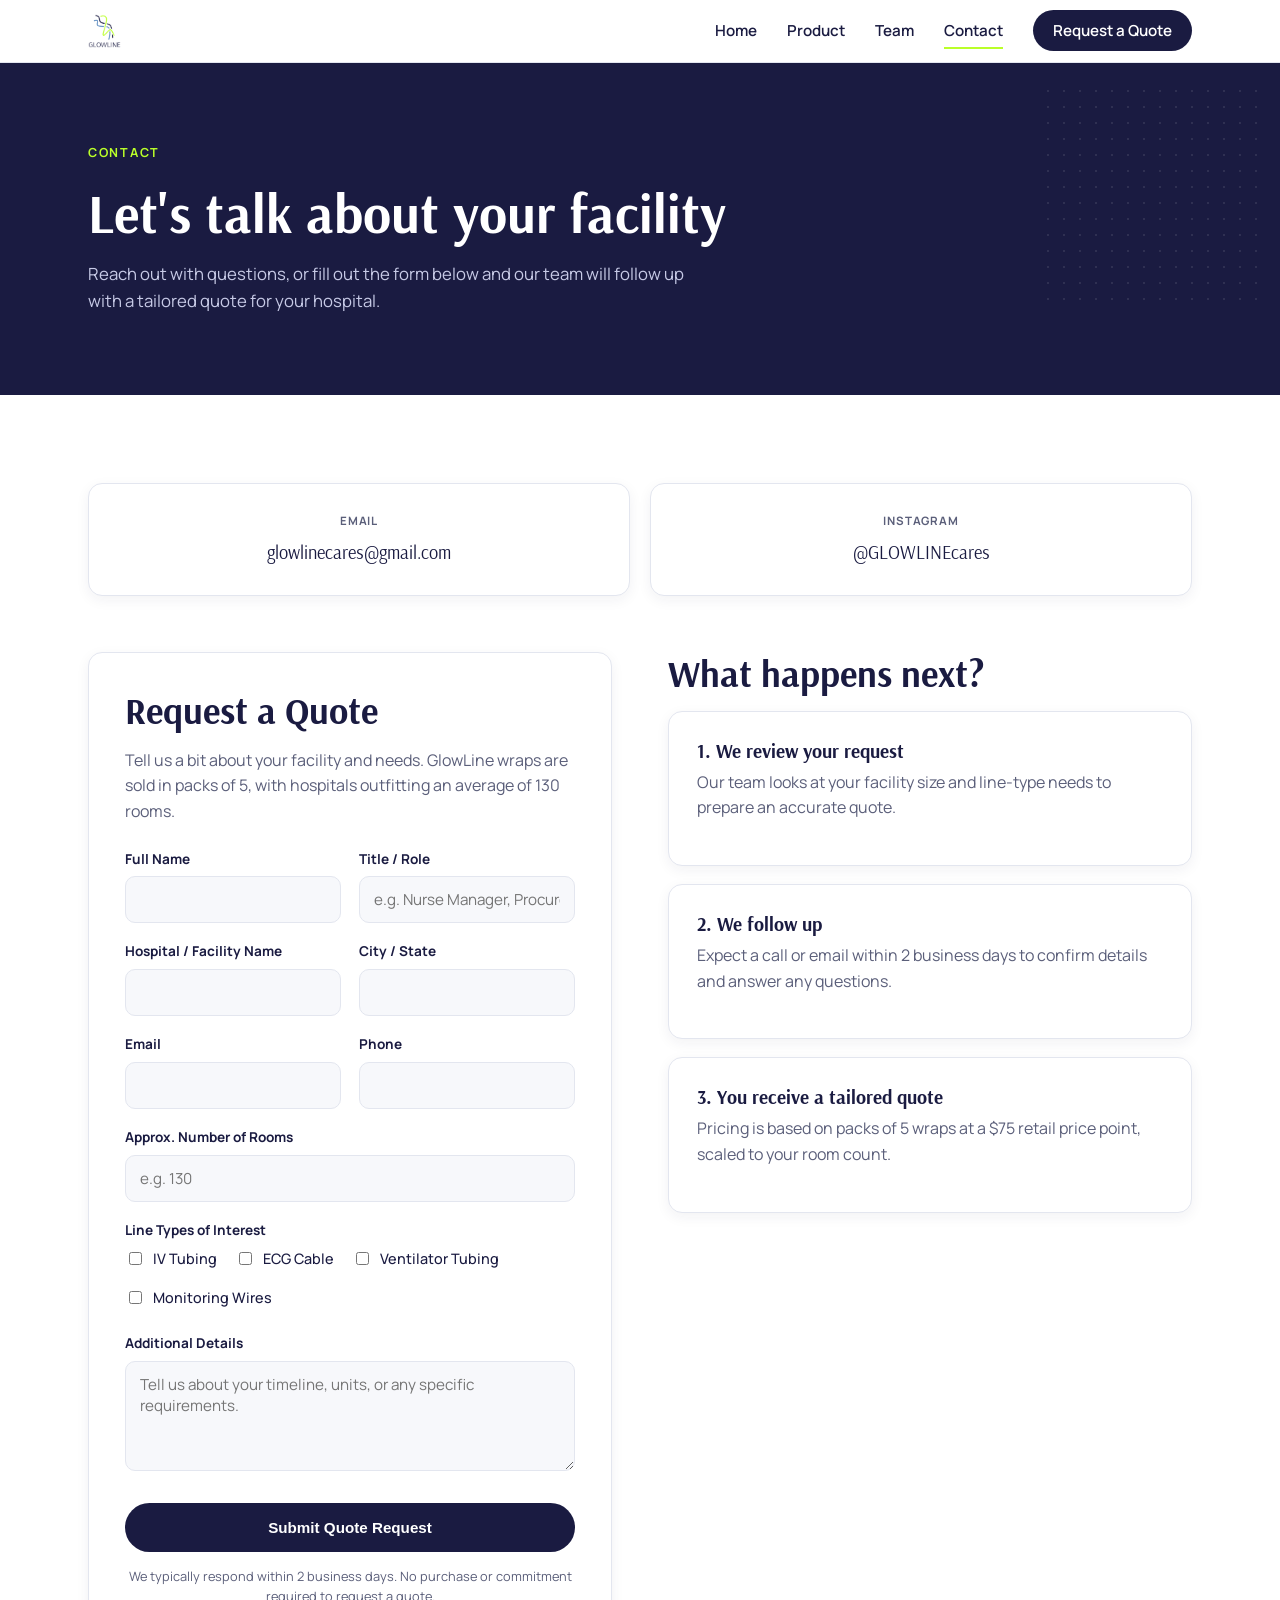
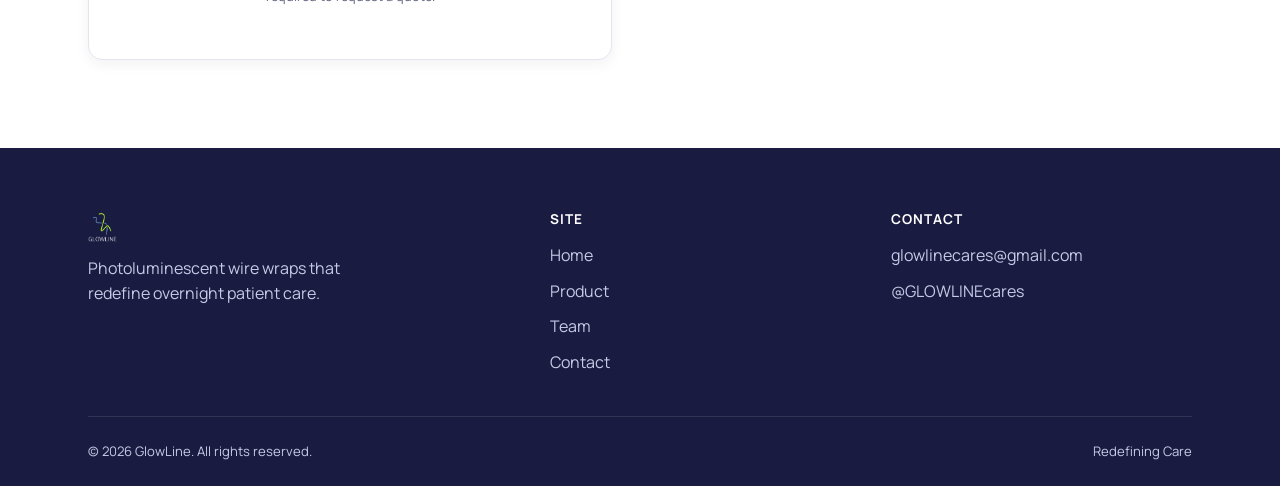
==== contact.html @ b7995b23 "Use glowlinecares@gmail.com as contact email, remove phone number Co-Authored-By: Claude Opus 5.5 <n" ====
<!DOCTYPE html>
<html lang="en">
<head>
<meta charset="UTF-8">
<meta name="viewport" content="width=device-width, initial-scale=1.0">
<title>Contact &amp; Request a Quote | GlowLine</title>
<meta name="description" content="Contact GlowLine or request a hospital quote for photoluminescent medical wire wraps.">
<link rel="icon" href="images/mark-color.png">
<link rel="stylesheet" href="css/style.css?v=13">
</head>
<body>

<header class="site-header">
  <div class="nav-wrap">
    <a href="index.html" class="logo-link"><img src="images/logo-header.png" alt="GlowLine"></a>
    <nav class="main-nav">
      <ul>
        <li><a href="index.html">Home</a></li>
        <li><a href="product.html">Product</a></li>
        <li><a href="team.html">Team</a></li>
        <li><a href="contact.html" class="active">Contact</a></li>
        <li><a href="contact.html#quote" class="nav-cta">Request a Quote</a></li>
      </ul>
    </nav>
    <button class="nav-toggle" aria-label="Toggle menu"><span></span><span></span><span></span></button>
  </div>
</header>

<section class="page-hero dots-corner tr dots-on-navy">
  <div class="container">
    <span class="eyebrow">Contact</span>
    <h1>Let's talk about your facility</h1>
    <p>Reach out with questions, or fill out the form below and our team will follow up with a tailored quote for your hospital.</p>
  </div>
</section>

<section>
  <div class="container">
    <div class="contact-info-grid">
      <div class="card contact-info-card">
        <div class="label">Email</div>
        <div class="value"><a href="mailto:glowlinecares@gmail.com">glowlinecares@gmail.com</a></div>
      </div>
      <div class="card contact-info-card">
        <div class="label">Instagram</div>
        <div class="value"><a href="https://instagram.com/GLOWLINEcares" target="_blank" rel="noopener">@GLOWLINEcares</a></div>
      </div>
    </div>

    <div id="quote"></div>
    <div class="grid-2" style="align-items:start;">
      <div class="form-wrap">
        <h2>Request a Quote</h2>
        <p style="color:var(--muted); margin-bottom:24px;">Tell us a bit about your facility and needs. GlowLine wraps are sold in packs of 5, with hospitals outfitting an average of 130 rooms.</p>

        <!--
          FORM SETUP: this form posts to FormSubmit.co, a free email-forwarding
          service that needs NO account — just a real inbox.
          1. Submit the form once from the live site; FormSubmit will email
             that address an activation link — click it to start receiving
             submissions. (Docs: https://formsubmit.co)
        -->
        <form action="https://formsubmit.co/glowlinecares@gmail.com" method="POST">
          <input type="hidden" name="_subject" value="New GlowLine Quote Request">
          <input type="hidden" name="_captcha" value="false">
          <input type="hidden" name="_template" value="table">
          <input type="text" name="_honey" style="display:none" tabindex="-1" autocomplete="off">

          <div class="form-row">
            <div class="field">
              <label for="name">Full Name</label>
              <input type="text" id="name" name="Name" required>
            </div>
            <div class="field">
              <label for="title">Title / Role</label>
              <input type="text" id="title" name="Title" placeholder="e.g. Nurse Manager, Procurement Lead">
            </div>
          </div>

          <div class="form-row">
            <div class="field">
              <label for="hospital">Hospital / Facility Name</label>
              <input type="text" id="hospital" name="Hospital" required>
            </div>
            <div class="field">
              <label for="location">City / State</label>
              <input type="text" id="location" name="Location">
            </div>
          </div>

          <div class="form-row">
            <div class="field">
              <label for="email">Email</label>
              <input type="email" id="email" name="Email" required>
            </div>
            <div class="field">
              <label for="phone">Phone</label>
              <input type="tel" id="phone" name="Phone">
            </div>
          </div>

          <div class="field">
            <label for="rooms">Approx. Number of Rooms</label>
            <input type="number" id="rooms" name="Approx Rooms" min="1" placeholder="e.g. 130">
          </div>

          <div class="field">
            <label>Line Types of Interest</label>
            <div class="checkbox-group">
              <label><input type="checkbox" name="Line Types" value="IV Tubing"> IV Tubing</label>
              <label><input type="checkbox" name="Line Types" value="ECG Cable"> ECG Cable</label>
              <label><input type="checkbox" name="Line Types" value="Ventilator Tubing"> Ventilator Tubing</label>
              <label><input type="checkbox" name="Line Types" value="Monitoring Wires"> Monitoring Wires</label>
            </div>
          </div>

          <div class="field">
            <label for="message">Additional Details</label>
            <textarea id="message" name="Message" placeholder="Tell us about your timeline, units, or any specific requirements."></textarea>
          </div>

          <button type="submit" class="btn btn-dark form-submit">Submit Quote Request</button>
          <p class="form-note">We typically respond within 2 business days. No purchase or commitment required to request a quote.</p>
        </form>
      </div>

      <div>
        <h2>What happens next?</h2>
        <div class="card" style="margin-bottom:18px;">
          <h3>1. We review your request</h3>
          <p>Our team looks at your facility size and line-type needs to prepare an accurate quote.</p>
        </div>
        <div class="card" style="margin-bottom:18px;">
          <h3>2. We follow up</h3>
          <p>Expect a call or email within 2 business days to confirm details and answer any questions.</p>
        </div>
        <div class="card">
          <h3>3. You receive a tailored quote</h3>
          <p>Pricing is based on packs of 5 wraps at a $75 retail price point, scaled to your room count.</p>
        </div>
      </div>
    </div>
  </div>
</section>

<footer class="site-footer">
  <div class="container">
    <div class="footer-grid">
      <div>
        <img src="images/logo-footer.png" alt="GlowLine">
        <p style="max-width:280px; color:#c7cae6;">Photoluminescent wire wraps that redefine overnight patient care.</p>
      </div>
      <div>
        <h4>Site</h4>
        <ul>
          <li><a href="index.html">Home</a></li>
          <li><a href="product.html">Product</a></li>
          <li><a href="team.html">Team</a></li>
          <li><a href="contact.html">Contact</a></li>
        </ul>
      </div>
      <div>
        <h4>Contact</h4>
        <ul>
          <li><a href="mailto:glowlinecares@gmail.com">glowlinecares@gmail.com</a></li>
          <li><a href="https://instagram.com/GLOWLINEcares" target="_blank" rel="noopener">@GLOWLINEcares</a></li>
        </ul>
      </div>
    </div>
    <div class="footer-bottom">
      <span>© 2026 GlowLine. All rights reserved.</span>
      <span>Redefining Care</span>
    </div>
  </div>
</footer>

<script src="js/main.js"></script>
</body>
</html>
---- css/style.css ----
/* GlowLine brand stylesheet */
@import url('https://fonts.googleapis.com/css2?family=Arsenal:wght@400;700&family=Manrope:wght@400;500;600;700;800&display=swap');

/* ============================================
   GlowLine — Brand tokens
   ============================================ */
:root {
  --navy: #1a1b41;
  --navy-soft: #2a2c5e;
  --lime: #baff29;
  --lime-deep: #9be012;
  --blue: #6290c3;
  --mint: #c2e7da;
  --pale: #f1ffe7;
  --white: #ffffff;
  --ink: #1a1b41;
  --muted: #5b5f7a;
  --border: #e3e6ef;
  --surface: #f7f8fb;

  --wire-iv: #7ee34d;
  --wire-ecg: #ff3d9a;
  --wire-vent: #2fc2ff;
  --wire-mon: #ff8a2b;

  --font-head: 'Arsenal', Georgia, serif;
  --font-body: 'Manrope', -apple-system, BlinkMacSystemFont, 'Segoe UI', sans-serif;

  --container: 1160px;
  --radius: 14px;
  --shadow: 0 12px 32px rgba(26, 27, 65, 0.08);
  --shadow-sm: 0 4px 14px rgba(26, 27, 65, 0.06);
}

* { box-sizing: border-box; }
html { scroll-behavior: smooth; }
body {
  margin: 0;
  font-family: var(--font-body);
  color: var(--ink);
  background: var(--white);
  line-height: 1.6;
  -webkit-font-smoothing: antialiased;
}
img { max-width: 100%; display: block; }
a { color: inherit; text-decoration: none; }
h1, h2, h3, h4 {
  font-family: var(--font-head);
  color: var(--navy);
  line-height: 1.15;
  margin: 0 0 16px;
  font-weight: 700;
}
h1 { font-size: clamp(2.1rem, 4.2vw, 3.4rem); }
h2 { font-size: clamp(1.6rem, 3vw, 2.3rem); }
h3 { font-size: 1.2rem; margin-bottom: 8px; }
p { margin: 0 0 16px; color: var(--muted); }
.container {
  max-width: var(--container);
  margin: 0 auto;
  padding: 0 28px;
  position: relative;
}
section { padding: 88px 0; position: relative; overflow: hidden; }
.section-tight { padding: 40px 0; }
.section-alt { background: var(--surface); }
.section-navy { background: var(--navy); color: var(--white); }
.section-navy h2, .section-navy h3 { color: var(--white); }
.section-navy p { color: #c7cae6; }
.text-center { text-align: center; }
.text-center p { margin-left: auto; margin-right: auto; }

/* ============================================
   Buttons
   ============================================ */
.btn {
  display: inline-flex;
  align-items: center;
  gap: 8px;
  padding: 14px 28px;
  border-radius: 999px;
  font-weight: 700;
  font-size: 0.95rem;
  border: 2px solid transparent;
  cursor: pointer;
  transition: transform 0.15s ease, box-shadow 0.15s ease, background 0.15s ease, color 0.15s ease;
  white-space: nowrap;
}
.btn:hover { transform: translateY(-2px); }
.btn-primary { background: var(--lime); color: var(--navy); box-shadow: var(--shadow-sm); }
.btn-primary:hover { background: var(--lime-deep); box-shadow: var(--shadow); }
.btn-dark { background: var(--navy); color: var(--white); }
.btn-dark:hover { background: var(--navy-soft); }
.btn-outline { border-color: var(--navy); color: var(--navy); }
.section-navy .btn-outline, .hero .btn-outline, .page-hero .btn-outline { border-color: var(--white); color: var(--white); }
.btn-outline:hover { background: var(--navy); color: var(--white); }
.section-navy .btn-outline:hover, .hero .btn-outline:hover, .page-hero .btn-outline:hover { background: var(--white); color: var(--navy); }
.btn-row { display: flex; gap: 14px; flex-wrap: wrap; margin-top: 28px; }

/* ============================================
   Header / Nav
   ============================================ */
.site-header {
  position: sticky;
  top: 0;
  z-index: 100;
  background: rgba(255, 255, 255, 0.92);
  backdrop-filter: blur(10px);
  border-bottom: 1px solid var(--border);
}
.nav-wrap {
  max-width: var(--container);
  margin: 0 auto;
  padding: 14px 28px;
  display: flex;
  align-items: center;
  justify-content: space-between;
  gap: 24px;
}
.logo-link img { height: 34px; width: auto; }
.main-nav ul {
  list-style: none;
  display: flex;
  align-items: center;
  gap: 30px;
  margin: 0;
  padding: 0;
}
.main-nav a {
  font-weight: 600;
  font-size: 0.95rem;
  color: var(--navy);
  padding: 6px 0;
  border-bottom: 2px solid transparent;
}
.main-nav a:hover, .main-nav a.active { border-bottom-color: var(--lime); }
.main-nav a.nav-cta {
  background: var(--navy);
  color: var(--white);
  padding: 10px 20px;
  border-radius: 999px;
  border-bottom: none;
}
.main-nav a.nav-cta:hover { background: var(--navy-soft); }
.nav-toggle {
  display: none;
  background: none;
  border: none;
  cursor: pointer;
  padding: 6px;
}
.nav-toggle span {
  display: block;
  width: 24px;
  height: 2px;
  background: var(--navy);
  margin: 5px 0;
  transition: 0.2s;
}

/* ============================================
   Hero
   ============================================ */
.hero {
  position: relative;
  background: var(--navy);
  color: var(--white);
  padding: 0 0 108px;
  overflow: hidden;
}
.hero-bg {
  position: absolute;
  top: 0; left: 0; right: 0;
  height: 480px;
  overflow: hidden;
}
.hero-bg img {
  width: 100%;
  height: 100%;
  object-fit: cover;
  object-position: center 35%;
  display: block;
}
.hero-bg-fade {
  position: absolute;
  inset: 0;
  background: linear-gradient(to bottom, rgba(26,27,65,0) 0%, rgba(26,27,65,0.5) 58%, var(--navy) 96%);
}
.hero-grid {
  position: relative;
  z-index: 1;
  display: grid;
  grid-template-columns: 1fr 1fr;
  gap: 72px;
  align-items: center;
  padding-top: 300px;
}
.eyebrow {
  display: inline-block;
  color: var(--lime);
  font-weight: 700;
  text-transform: uppercase;
  letter-spacing: 0.14em;
  font-size: 0.78rem;
  margin-bottom: 20px;
}
.hero h1 { color: var(--white); margin-bottom: 24px; text-shadow: 0 2px 24px rgba(0,0,0,0.35); font-size: clamp(2.8rem, 6vw, 5rem); white-space: nowrap; }
.hero .lead { color: #c7cae6; font-size: 1.15rem; max-width: 420px; margin-bottom: 8px; }
.hero .btn-row { margin-top: 36px; }

/* ============================================
   Stat strip
   ============================================ */
.stat-strip {
  display: grid;
  grid-template-columns: repeat(3, 1fr);
  gap: 32px;
  padding-top: 12px;
  padding-bottom: 12px;
}
.stat-num {
  font-family: var(--font-head);
  font-size: 2.6rem;
  color: var(--lime);
  font-weight: 700;
  line-height: 1;
  margin-bottom: 10px;
}
.stat-label { color: #c7cae6; font-size: 0.92rem; max-width: 260px; }
.stat-strip-light {
  border-top: 1px solid var(--border);
  border-bottom: 1px solid var(--border);
  padding: 32px 0;
  margin-bottom: 32px;
}
.stat-strip-light .stat-num { color: var(--navy); }
.stat-strip-light .stat-label { color: var(--muted); }

.solution-strip {
  display: grid;
  grid-template-columns: repeat(4, 1fr);
  gap: 28px;
  border-top: 1px solid var(--border);
  border-bottom: 1px solid var(--border);
  padding: 32px 0;
  margin-bottom: 56px;
}
.solution-strip h4 { font-size: 1rem; margin-bottom: 6px; }
.solution-strip p { font-size: 0.88rem; margin-bottom: 0; }

/* ============================================
   Section headers
   ============================================ */
.section-head { max-width: 680px; margin-bottom: 48px; }
.section-head.center { margin-left: auto; margin-right: auto; text-align: center; }
.tag {
  display: inline-block;
  background: var(--mint);
  color: var(--navy);
  font-weight: 700;
  font-size: 0.75rem;
  text-transform: uppercase;
  letter-spacing: 0.1em;
  padding: 6px 14px;
  border-radius: 999px;
  margin-bottom: 16px;
}

.section-lead { max-width: 680px; margin-bottom: 40px; }

/* ============================================
   Grids & cards
   ============================================ */
.grid-2 { display: grid; grid-template-columns: 1fr 1fr; gap: 56px; align-items: center; }
.grid-3 { display: grid; grid-template-columns: repeat(3, 1fr); gap: 24px; }
.grid-4 { display: grid; grid-template-columns: repeat(4, 1fr); gap: 20px; }

.card {
  background: var(--white);
  border: 1px solid var(--border);
  border-radius: var(--radius);
  padding: 28px;
  box-shadow: var(--shadow-sm);
}
.section-navy .card { background: var(--navy-soft); border-color: rgba(255,255,255,0.1); }
.section-navy .card p { color: #c7cae6; }

.icon-badge {
  width: 46px;
  height: 46px;
  border-radius: 12px;
  background: var(--pale);
  display: flex;
  align-items: center;
  justify-content: center;
  margin-bottom: 16px;
}
.icon-badge svg { width: 22px; height: 22px; stroke: var(--navy); }
.section-navy .icon-badge { background: rgba(186,255,41,0.14); }
.section-navy .icon-badge svg { stroke: var(--lime); }

/* ============================================
   Wire legend
   ============================================ */
.wire-legend { display: flex; flex-wrap: wrap; gap: 12px; margin: 20px 0 8px; }
.wire-chip {
  display: inline-flex;
  align-items: center;
  gap: 8px;
  background: var(--white);
  border: 1px solid var(--border);
  padding: 8px 14px;
  border-radius: 999px;
  font-weight: 600;
  font-size: 0.85rem;
}
.wire-dot { width: 10px; height: 10px; border-radius: 50%; display: inline-block; }

/* ============================================
   Comparison table
   ============================================ */
.compare-wrap { overflow-x: auto; border-radius: var(--radius); box-shadow: var(--shadow-sm); }
table.compare { width: 100%; border-collapse: collapse; background: var(--white); min-width: 560px; }
table.compare th, table.compare td {
  padding: 16px 20px;
  text-align: center;
  border-bottom: 1px solid var(--border);
}
table.compare th:first-child, table.compare td:first-child { text-align: left; }
table.compare thead th {
  background: var(--navy);
  color: var(--white);
  font-family: var(--font-head);
  font-weight: 700;
}
table.compare th.glowline-col, table.compare td.glowline-col { background: var(--pale); }
table.compare tbody tr:last-child td { border-bottom: none; }
.yes { color: #1a9b57; font-weight: 800; font-size: 1.1rem; }
.no { color: #d94848; font-weight: 800; font-size: 1.1rem; }

/* ============================================
   Quotes
   ============================================ */
.quote-card {
  background: var(--navy-soft);
  border: 1px solid rgba(255,255,255,0.08);
  border-radius: var(--radius);
  padding: 32px;
}
.quote-text { font-family: var(--font-head); font-size: 1.15rem; color: var(--white); margin-bottom: 16px; }
.quote-attr { color: var(--lime); font-weight: 700; font-size: 0.85rem; margin: 0; }
.badge-pill {
  display: inline-flex;
  align-items: center;
  gap: 8px;
  background: var(--mint);
  color: var(--navy);
  border: 1px solid rgba(26,27,65,0.12);
  padding: 8px 16px;
  border-radius: 999px;
  font-weight: 700;
  font-size: 0.85rem;
  margin-bottom: 20px;
}

/* ============================================
   Decorative dots / swoosh
   ============================================ */
.dots-corner { position: relative; }
.dots-corner::after {
  content: '';
  position: absolute;
  width: 220px;
  height: 220px;
  background-image: radial-gradient(currentColor 1.5px, transparent 1.5px);
  background-size: 16px 16px;
  opacity: 0.5;
  pointer-events: none;
}
.dots-on-navy::after { color: rgba(255,255,255,0.18); }
.dots-on-light::after { color: rgba(26,27,65,0.1); }
.dots-corner.tr::after { top: 20px; right: 20px; }
.dots-corner.br::after { bottom: 20px; right: 20px; }

.swoosh-bg {
  position: absolute;
  right: -60px;
  top: -40px;
  width: 420px;
  opacity: 0.12;
  pointer-events: none;
}
.section-alt .swoosh-bg, .section-navy .swoosh-bg { opacity: 0.16; }

/* ============================================
   Page hero (secondary pages)
   ============================================ */
.page-hero {
  background: var(--navy);
  color: var(--white);
  padding: 76px 0 64px;
  text-align: left;
}
.page-hero h1 { color: var(--white); max-width: 700px; }
.page-hero p { color: #c7cae6; max-width: 620px; font-size: 1.05rem; }

/* ============================================
   Product page extras
   ============================================ */
.pricing-figure { font-family: var(--font-head); font-weight: 700; font-size: 1.3em; }

/* ============================================
   3D wire viewer
   ============================================ */
.wire3d {
  position: relative;
  border-radius: var(--radius);
  overflow: hidden;
  box-shadow: 0 20px 50px rgba(26,27,65,0.25);
  background: #14152f;
}
.wire3d-canvas-wrap { width: 100%; height: 520px; cursor: grab; }
.wire3d-canvas-wrap:active { cursor: grabbing; }
.wire3d-canvas-wrap canvas { display: block; width: 100% !important; height: 100% !important; }
.wire3d-loading {
  position: absolute;
  inset: 0;
  display: flex;
  align-items: center;
  justify-content: center;
  color: #c7cae6;
  font-weight: 600;
  font-size: 0.9rem;
  background: #14152f;
  transition: opacity 0.3s ease;
  pointer-events: none;
}
.wire3d-loading.is-hidden { opacity: 0; }
.wire3d-fallback {
  padding: 60px 32px;
  text-align: center;
  color: #c7cae6;
  font-size: 0.95rem;
}
.wire3d-hint {
  position: absolute;
  left: 16px;
  bottom: 16px;
  background: rgba(26,27,65,0.75);
  color: #c7cae6;
  font-size: 0.78rem;
  font-weight: 700;
  padding: 8px 14px;
  border-radius: 999px;
  backdrop-filter: blur(6px);
  opacity: 0;
  transition: opacity 0.3s ease;
  pointer-events: none;
}
.wire3d-hint.is-visible { opacity: 1; }
.wire3d-reset {
  position: absolute;
  right: 16px;
  bottom: 16px;
  border: none;
  background: rgba(26,27,65,0.75);
  color: var(--white);
  font-family: var(--font-body);
  font-weight: 700;
  font-size: 0.78rem;
  padding: 8px 16px;
  border-radius: 999px;
  cursor: pointer;
  backdrop-filter: blur(6px);
}
.wire3d-reset:hover { background: var(--navy-soft); }
@media (max-width: 900px) {
  .wire3d-canvas-wrap { height: 380px; }
}
@media (max-width: 480px) {
  .wire3d-hint { display: none; }
}

/* ============================================
   Team page
   ============================================ */
.team-grid {
  display: grid;
  grid-template-columns: repeat(5, 1fr);
  gap: 20px;
}
.team-card { text-align: center; }
.team-photo-frame {
  border-radius: 999px;
  overflow: hidden;
  aspect-ratio: 1 / 1;
  margin-bottom: 16px;
  box-shadow: var(--shadow-sm);
  border: 4px solid var(--white);
  outline: 1px solid var(--border);
}
.team-photo { width: 100%; height: 100%; object-fit: cover; }
.team-card h3 { font-size: 1.05rem; margin-bottom: 2px; }
.team-role { color: var(--blue); font-weight: 700; font-size: 0.85rem; }

.timeline { display: flex; flex-direction: column; gap: 22px; }
.tl-item { position: relative; padding-left: 26px; border-left: 2px solid var(--mint); padding-bottom: 4px; }
.tl-item::before {
  content: '';
  position: absolute;
  left: -7px; top: 4px;
  width: 12px; height: 12px;
  border-radius: 50%;
  background: var(--lime);
  border: 2px solid var(--navy);
}
.tl-year { font-family: var(--font-head); font-weight: 700; color: var(--navy); margin-bottom: 4px; }
.tl-item p { margin: 0; }

.market-venn { display: flex; align-items: center; justify-content: center; }
.venn-circle {
  border-radius: 50%;
  display: flex;
  flex-direction: column;
  align-items: center;
  justify-content: center;
  color: var(--white);
  text-align: center;
}
.venn-global { width: 280px; height: 280px; background: var(--navy); margin-right: -50px; z-index: 1; }
.venn-eastern { width: 210px; height: 210px; background: var(--blue); margin-right: -50px; z-index: 2; }
.venn-central { width: 150px; height: 150px; background: var(--lime-deep); z-index: 3; }
.venn-label { font-size: 0.85rem; font-weight: 700; opacity: 0.9; }
.venn-num { font-family: var(--font-head); font-size: 1.5rem; font-weight: 700; }

/* ============================================
   Contact page
   ============================================ */
.contact-info-grid { display: grid; grid-template-columns: repeat(2, 1fr); gap: 20px; margin-bottom: 56px; }
.contact-info-card { text-align: center; }
.contact-info-card .label {
  text-transform: uppercase;
  letter-spacing: 0.08em;
  font-size: 0.72rem;
  font-weight: 700;
  color: var(--muted);
  margin-bottom: 8px;
}
.contact-info-card .value { font-family: var(--font-head); font-size: 1.15rem; color: var(--navy); }

.form-wrap {
  background: var(--white);
  border: 1px solid var(--border);
  border-radius: var(--radius);
  padding: 36px;
  box-shadow: var(--shadow-sm);
}
.form-row { display: grid; grid-template-columns: 1fr 1fr; gap: 18px; }
.field { margin-bottom: 18px; }
.field label { display: block; font-weight: 700; font-size: 0.85rem; margin-bottom: 6px; color: var(--navy); }
.field input, .field select, .field textarea {
  width: 100%;
  padding: 12px 14px;
  border: 1px solid var(--border);
  border-radius: 10px;
  font-family: var(--font-body);
  font-size: 0.95rem;
  background: var(--surface);
  color: var(--ink);
}
.field input:focus, .field select:focus, .field textarea:focus {
  outline: none;
  border-color: var(--blue);
  background: var(--white);
}
.field textarea { min-height: 110px; resize: vertical; }
.checkbox-group { display: flex; flex-wrap: wrap; gap: 10px 18px; }
.checkbox-group label { display: flex; align-items: center; gap: 8px; font-weight: 500; font-size: 0.9rem; color: var(--ink); }
.checkbox-group input { width: auto; }
.form-submit { width: 100%; justify-content: center; margin-top: 6px; }
.form-note { font-size: 0.8rem; color: var(--muted); margin-top: 14px; text-align: center; }

/* ============================================
   Footer
   ============================================ */
.site-footer { background: var(--navy); color: #c7cae6; padding: 64px 0 24px; }
.footer-grid { display: grid; grid-template-columns: 1.4fr 1fr 1fr; gap: 40px; padding-bottom: 40px; border-bottom: 1px solid rgba(255,255,255,0.1); }
.footer-grid img { height: 30px; margin-bottom: 14px; }
.footer-grid h4 { color: var(--white); font-size: 0.85rem; text-transform: uppercase; letter-spacing: 0.08em; margin-bottom: 16px; font-family: var(--font-body); }
.footer-grid ul { list-style: none; padding: 0; margin: 0; display: flex; flex-direction: column; gap: 10px; }
.footer-grid a:hover { color: var(--lime); }
.footer-bottom { display: flex; justify-content: space-between; padding-top: 24px; font-size: 0.82rem; }

/* ============================================
   Responsive
   ============================================ */
@media (max-width: 900px) {
  .main-nav { position: fixed; top: 64px; left: 0; right: 0; height: calc(100vh - 64px); background: var(--white); display: none; flex-direction: column; padding: 20px 28px; overflow-y: auto; }
  .main-nav.open { display: flex; }
  .main-nav ul { flex-direction: column; align-items: flex-start; gap: 6px; width: 100%; }
  .main-nav a { display: block; width: 100%; padding: 14px 0; border-bottom: 1px solid var(--border); }
  .main-nav a.nav-cta { text-align: center; margin-top: 10px; }
  .nav-toggle { display: block; }

  .hero-grid, .grid-2 { grid-template-columns: 1fr; }
  .hero-bg { height: 300px; }
  .hero-grid { padding-top: 180px; }
  .hero h1 { white-space: normal; }
  .stat-strip { grid-template-columns: 1fr; gap: 28px; }
  .grid-3, .grid-4, .solution-strip { grid-template-columns: 1fr 1fr; }
  .team-grid { grid-template-columns: repeat(2, 1fr); }
  .contact-info-grid { grid-template-columns: 1fr; }
  .form-row { grid-template-columns: 1fr; }
  .footer-grid { grid-template-columns: 1fr; gap: 28px; }
  .footer-bottom { flex-direction: column; gap: 8px; }
  .market-venn { flex-direction: column; gap: 16px; }
  .venn-circle { margin-right: 0 !important; }
  section { padding: 56px 0; }
}
@media (max-width: 560px) {
  .grid-3, .grid-4, .solution-strip { grid-template-columns: 1fr; }
}
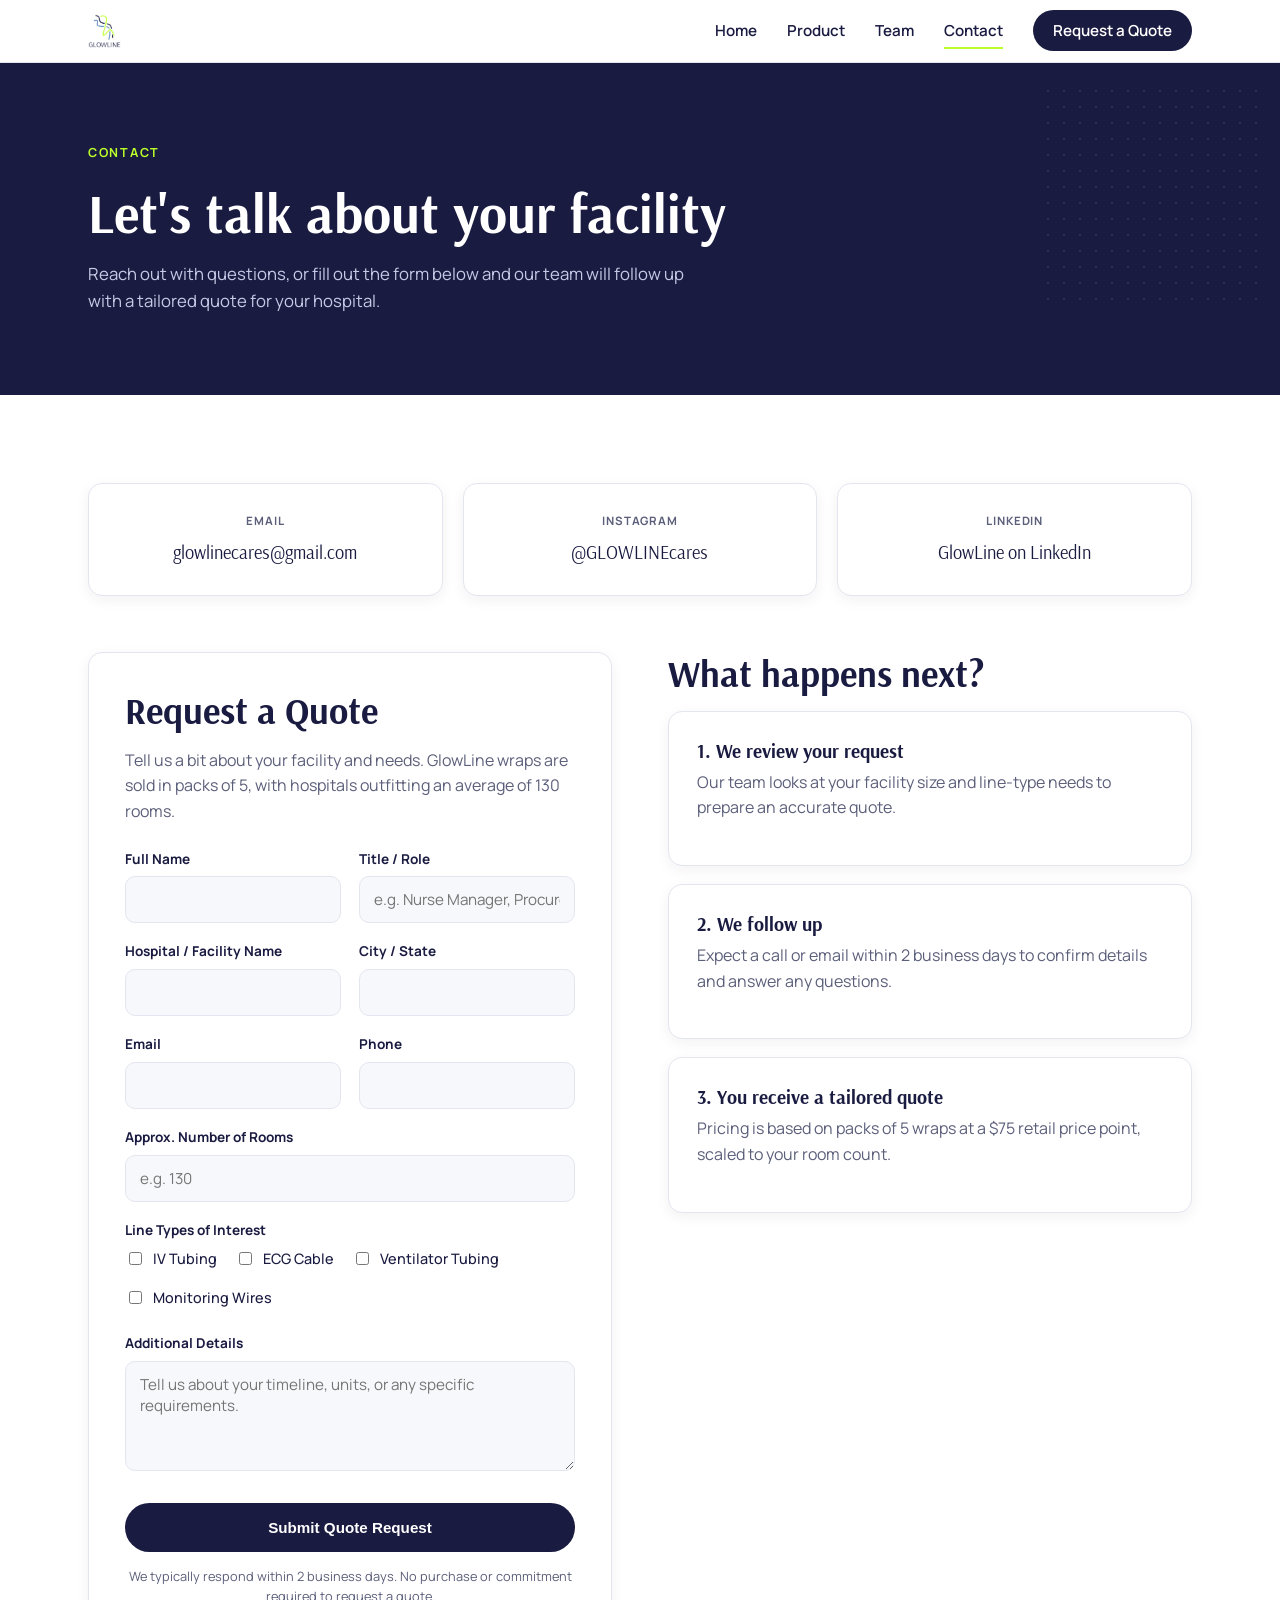
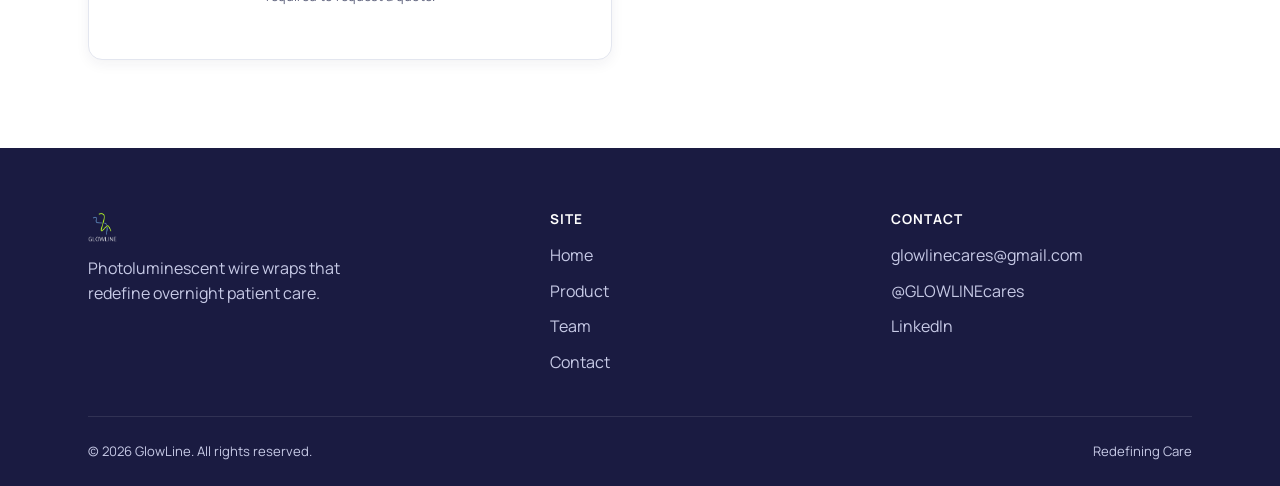
==== commit 8bc542e9: "Add LinkedIn to contact cards and footer Co-Authored-By: Claude Opus 5.5 <noreply@anthropic.com>" ====
--- a/contact.html
+++ b/contact.html
@@ -44,6 +44,10 @@
       <div class="card contact-info-card">
         <div class="label">Instagram</div>
         <div class="value"><a href="https://instagram.com/GLOWLINEcares" target="_blank" rel="noopener">@GLOWLINEcares</a></div>
+      </div>
+      <div class="card contact-info-card">
+        <div class="label">LinkedIn</div>
+        <div class="value"><a href="https://www.linkedin.com/company/glowlinecares" target="_blank" rel="noopener">GlowLine on LinkedIn</a></div>
       </div>
     </div>
 
@@ -164,6 +168,7 @@
         <ul>
           <li><a href="mailto:glowlinecares@gmail.com">glowlinecares@gmail.com</a></li>
           <li><a href="https://instagram.com/GLOWLINEcares" target="_blank" rel="noopener">@GLOWLINEcares</a></li>
+          <li><a href="https://www.linkedin.com/company/glowlinecares" target="_blank" rel="noopener">LinkedIn</a></li>
         </ul>
       </div>
     </div>
--- a/css/style.css
+++ b/css/style.css
@@ -536,7 +536,7 @@
 /* ============================================
    Contact page
    ============================================ */
-.contact-info-grid { display: grid; grid-template-columns: repeat(2, 1fr); gap: 20px; margin-bottom: 56px; }
+.contact-info-grid { display: grid; grid-template-columns: repeat(3, 1fr); gap: 20px; margin-bottom: 56px; }
 .contact-info-card { text-align: center; }
 .contact-info-card .label {
   text-transform: uppercase;
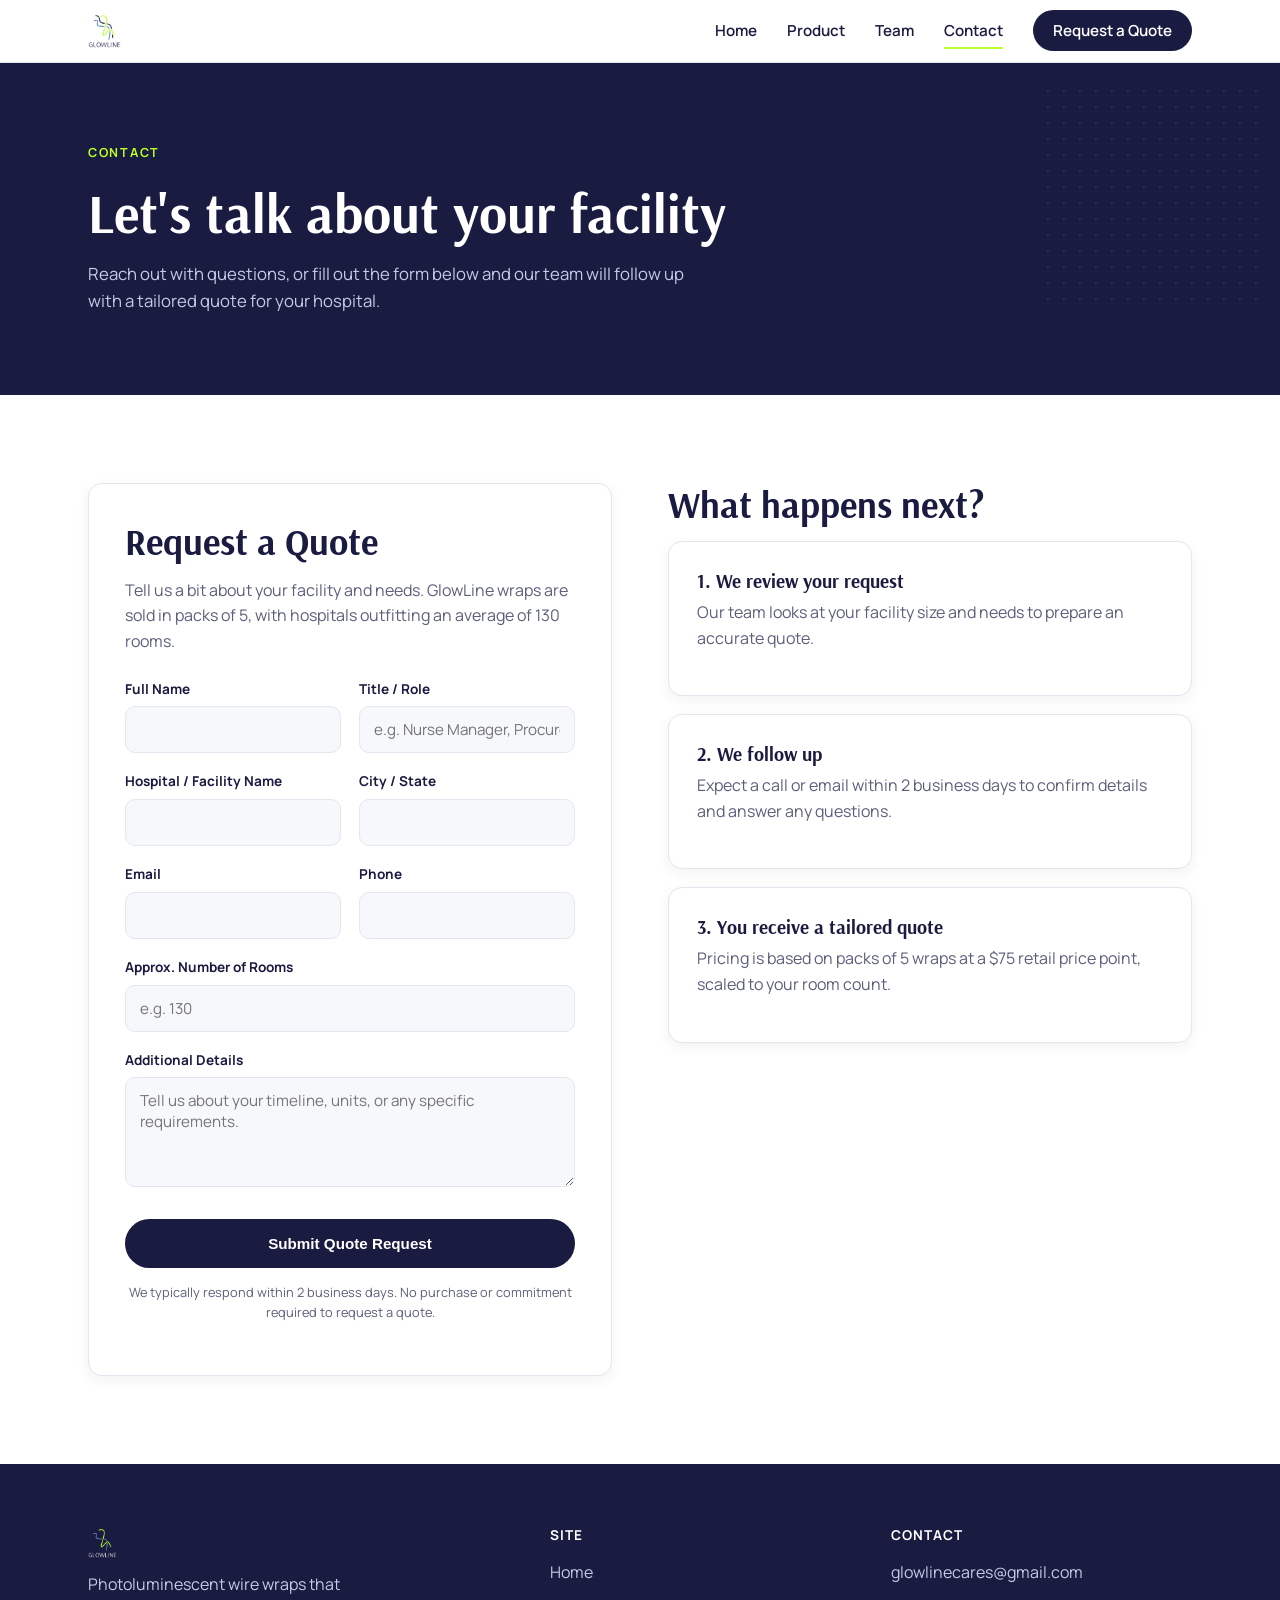
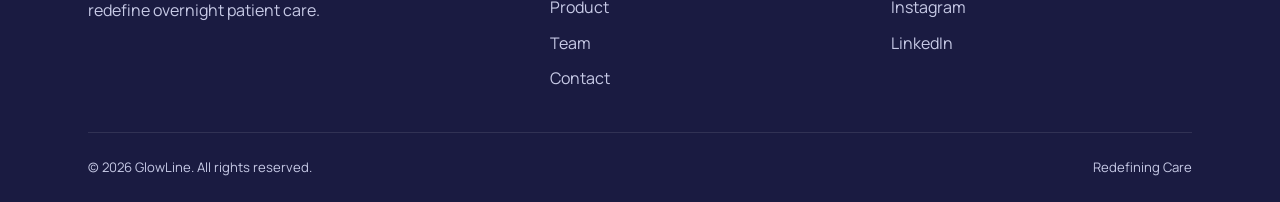
==== commit 159529c2: "Remove contact cards and line-type checkboxes, label footer Instagram link Co-Authored-By: Claude Op" ====
--- a/contact.html
+++ b/contact.html
@@ -36,21 +36,6 @@
 
 <section>
   <div class="container">
-    <div class="contact-info-grid">
-      <div class="card contact-info-card">
-        <div class="label">Email</div>
-        <div class="value"><a href="mailto:glowlinecares@gmail.com">glowlinecares@gmail.com</a></div>
-      </div>
-      <div class="card contact-info-card">
-        <div class="label">Instagram</div>
-        <div class="value"><a href="https://instagram.com/GLOWLINEcares" target="_blank" rel="noopener">@GLOWLINEcares</a></div>
-      </div>
-      <div class="card contact-info-card">
-        <div class="label">LinkedIn</div>
-        <div class="value"><a href="https://www.linkedin.com/company/glowlinecares" target="_blank" rel="noopener">GlowLine on LinkedIn</a></div>
-      </div>
-    </div>
-
     <div id="quote"></div>
     <div class="grid-2" style="align-items:start;">
       <div class="form-wrap">
@@ -109,16 +94,6 @@
           </div>
 
           <div class="field">
-            <label>Line Types of Interest</label>
-            <div class="checkbox-group">
-              <label><input type="checkbox" name="Line Types" value="IV Tubing"> IV Tubing</label>
-              <label><input type="checkbox" name="Line Types" value="ECG Cable"> ECG Cable</label>
-              <label><input type="checkbox" name="Line Types" value="Ventilator Tubing"> Ventilator Tubing</label>
-              <label><input type="checkbox" name="Line Types" value="Monitoring Wires"> Monitoring Wires</label>
-            </div>
-          </div>
-
-          <div class="field">
             <label for="message">Additional Details</label>
             <textarea id="message" name="Message" placeholder="Tell us about your timeline, units, or any specific requirements."></textarea>
           </div>
@@ -132,7 +107,7 @@
         <h2>What happens next?</h2>
         <div class="card" style="margin-bottom:18px;">
           <h3>1. We review your request</h3>
-          <p>Our team looks at your facility size and line-type needs to prepare an accurate quote.</p>
+          <p>Our team looks at your facility size and needs to prepare an accurate quote.</p>
         </div>
         <div class="card" style="margin-bottom:18px;">
           <h3>2. We follow up</h3>
@@ -167,7 +142,7 @@
         <h4>Contact</h4>
         <ul>
           <li><a href="mailto:glowlinecares@gmail.com">glowlinecares@gmail.com</a></li>
-          <li><a href="https://instagram.com/GLOWLINEcares" target="_blank" rel="noopener">@GLOWLINEcares</a></li>
+          <li><a href="https://instagram.com/GLOWLINEcares" target="_blank" rel="noopener">Instagram</a></li>
           <li><a href="https://www.linkedin.com/company/glowlinecares" target="_blank" rel="noopener">LinkedIn</a></li>
         </ul>
       </div>
--- a/css/style.css
+++ b/css/style.css
@@ -536,17 +536,6 @@
 /* ============================================
    Contact page
    ============================================ */
-.contact-info-grid { display: grid; grid-template-columns: repeat(3, 1fr); gap: 20px; margin-bottom: 56px; }
-.contact-info-card { text-align: center; }
-.contact-info-card .label {
-  text-transform: uppercase;
-  letter-spacing: 0.08em;
-  font-size: 0.72rem;
-  font-weight: 700;
-  color: var(--muted);
-  margin-bottom: 8px;
-}
-.contact-info-card .value { font-family: var(--font-head); font-size: 1.15rem; color: var(--navy); }
 
 .form-wrap {
   background: var(--white);
@@ -574,9 +563,6 @@
   background: var(--white);
 }
 .field textarea { min-height: 110px; resize: vertical; }
-.checkbox-group { display: flex; flex-wrap: wrap; gap: 10px 18px; }
-.checkbox-group label { display: flex; align-items: center; gap: 8px; font-weight: 500; font-size: 0.9rem; color: var(--ink); }
-.checkbox-group input { width: auto; }
 .form-submit { width: 100%; justify-content: center; margin-top: 6px; }
 .form-note { font-size: 0.8rem; color: var(--muted); margin-top: 14px; text-align: center; }
 
@@ -609,7 +595,6 @@
   .stat-strip { grid-template-columns: 1fr; gap: 28px; }
   .grid-3, .grid-4, .solution-strip { grid-template-columns: 1fr 1fr; }
   .team-grid { grid-template-columns: repeat(2, 1fr); }
-  .contact-info-grid { grid-template-columns: 1fr; }
   .form-row { grid-template-columns: 1fr; }
   .footer-grid { grid-template-columns: 1fr; gap: 28px; }
   .footer-bottom { flex-direction: column; gap: 8px; }
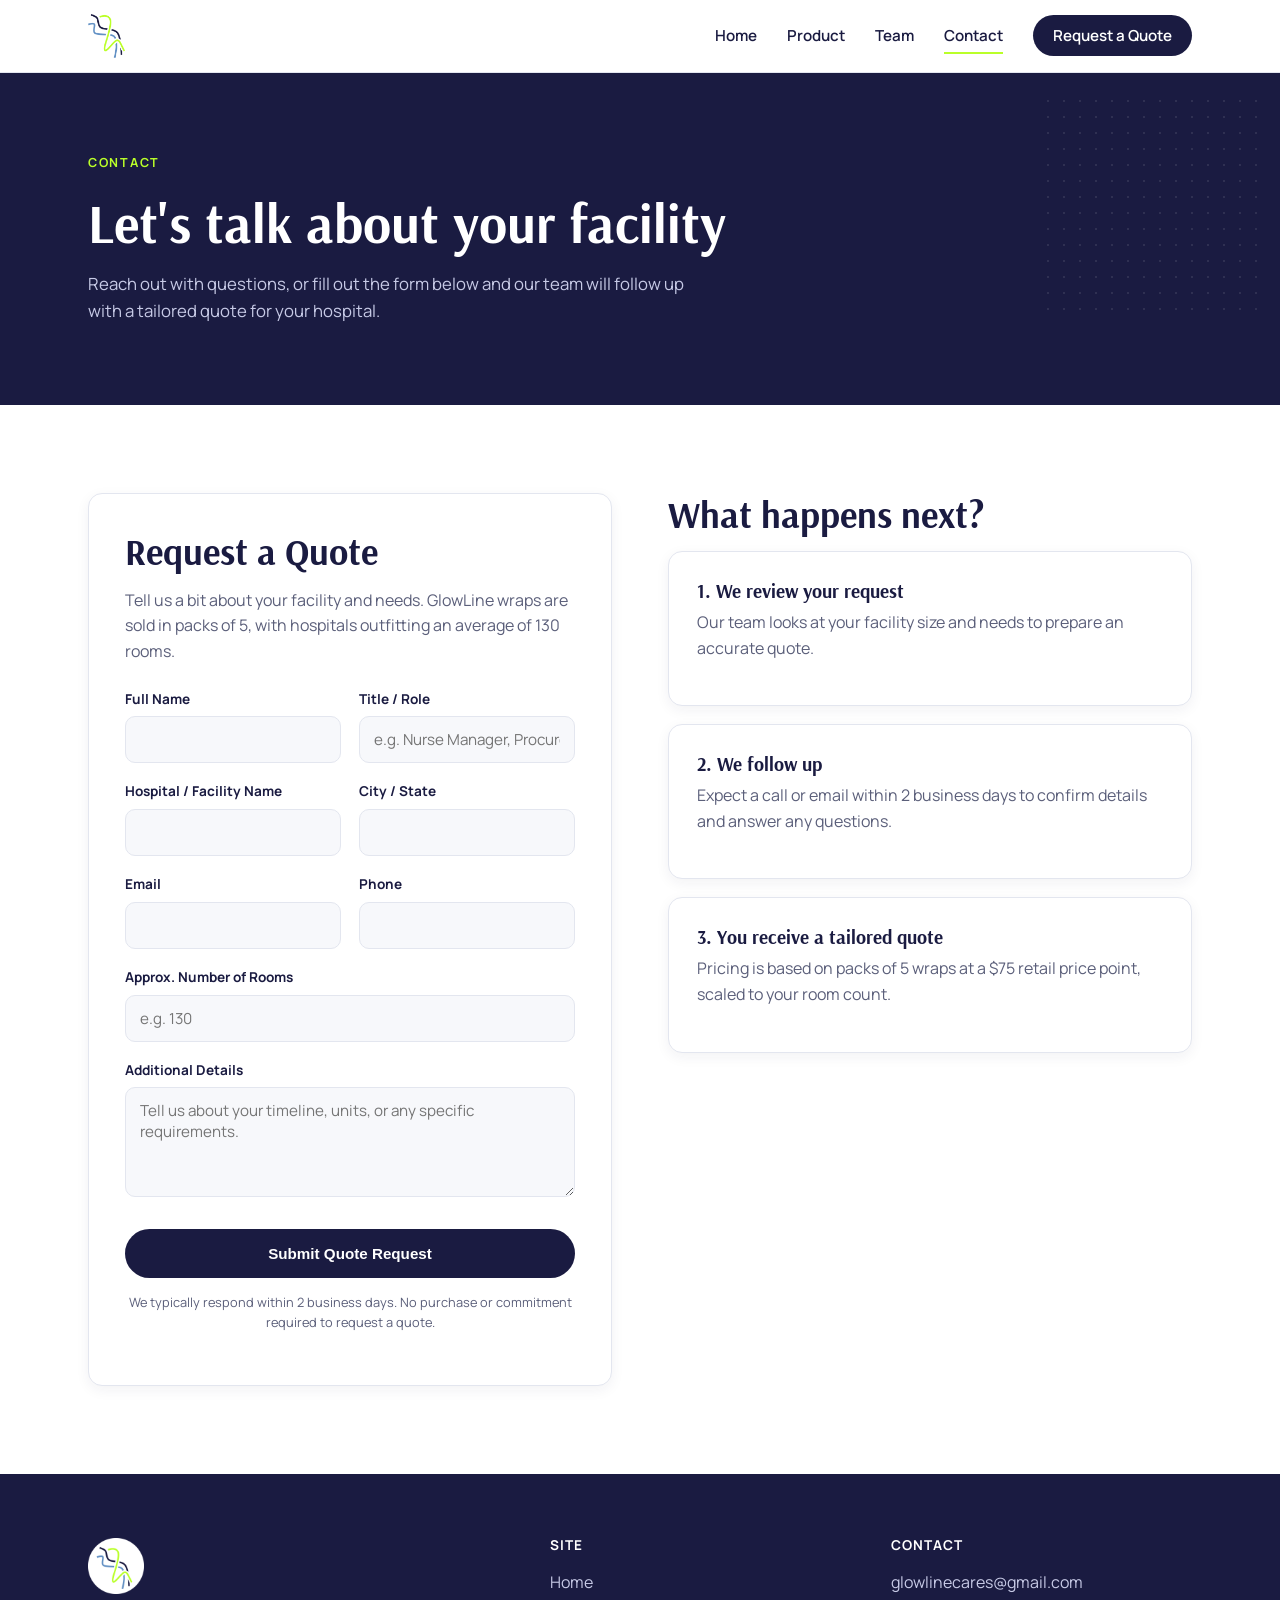
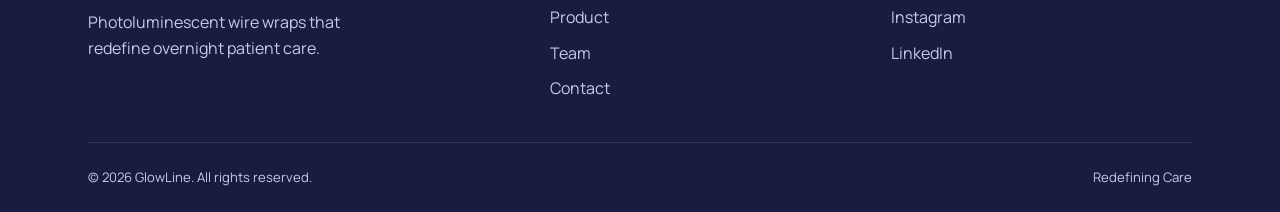
==== commit 5d8aa69f: "Use the GlowLine mark as the header and footer logo Co-Authored-By: Claude Opus 5.5 <noreply@anthrop" ====
--- a/contact.html
+++ b/contact.html
@@ -12,7 +12,7 @@
 
 <header class="site-header">
   <div class="nav-wrap">
-    <a href="index.html" class="logo-link"><img src="images/logo-header.png" alt="GlowLine"></a>
+    <a href="index.html" class="logo-link"><img src="images/mark-header.png" alt="GlowLine"></a>
     <nav class="main-nav">
       <ul>
         <li><a href="index.html">Home</a></li>
@@ -126,7 +126,7 @@
   <div class="container">
     <div class="footer-grid">
       <div>
-        <img src="images/logo-footer.png" alt="GlowLine">
+        <img src="images/mark-footer.png" alt="GlowLine">
         <p style="max-width:280px; color:#c7cae6;">Photoluminescent wire wraps that redefine overnight patient care.</p>
       </div>
       <div>
--- a/css/style.css
+++ b/css/style.css
@@ -117,7 +117,8 @@
   justify-content: space-between;
   gap: 24px;
 }
-.logo-link img { height: 34px; width: auto; }
+.logo-link { display: flex; }
+.logo-link img { height: 44px; width: auto; }
 .main-nav ul {
   list-style: none;
   display: flex;
@@ -571,7 +572,7 @@
    ============================================ */
 .site-footer { background: var(--navy); color: #c7cae6; padding: 64px 0 24px; }
 .footer-grid { display: grid; grid-template-columns: 1.4fr 1fr 1fr; gap: 40px; padding-bottom: 40px; border-bottom: 1px solid rgba(255,255,255,0.1); }
-.footer-grid img { height: 30px; margin-bottom: 14px; }
+.footer-grid img { height: 56px; width: auto; margin-bottom: 16px; }
 .footer-grid h4 { color: var(--white); font-size: 0.85rem; text-transform: uppercase; letter-spacing: 0.08em; margin-bottom: 16px; font-family: var(--font-body); }
 .footer-grid ul { list-style: none; padding: 0; margin: 0; display: flex; flex-direction: column; gap: 10px; }
 .footer-grid a:hover { color: var(--lime); }
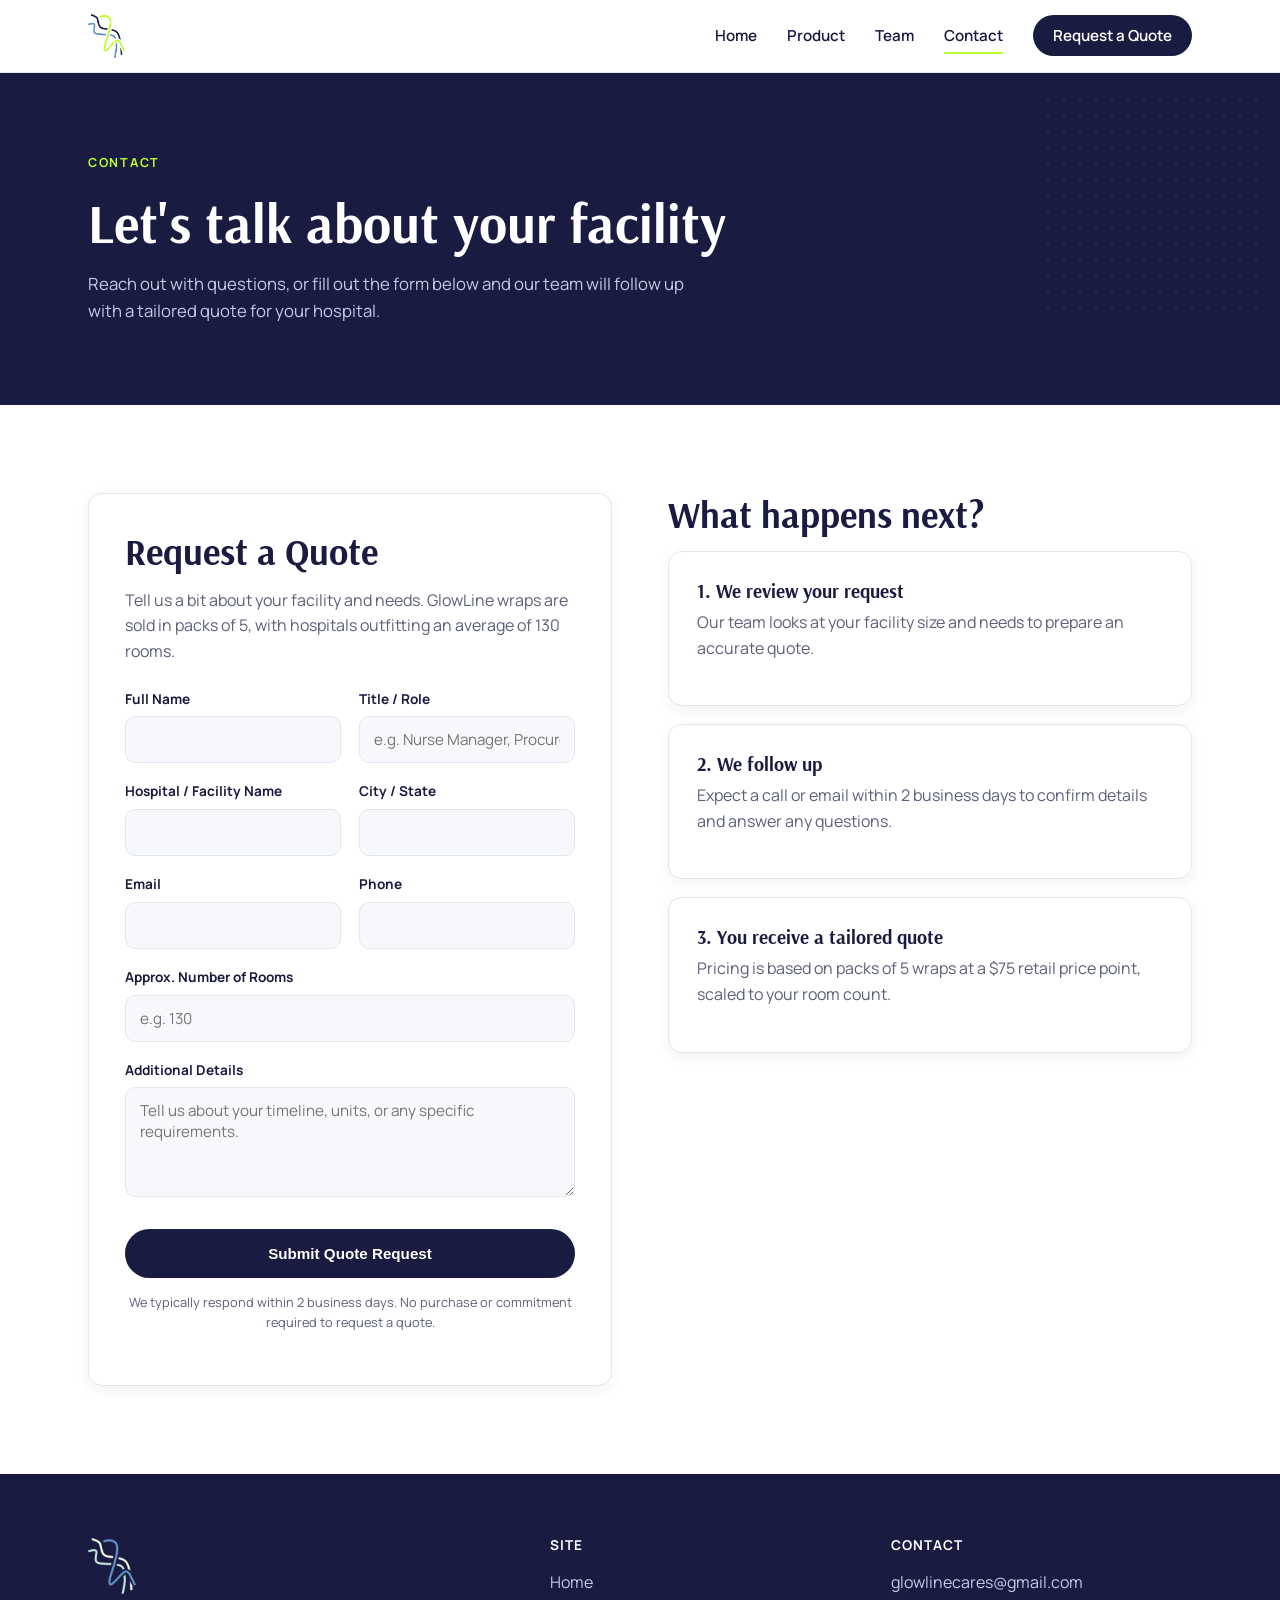
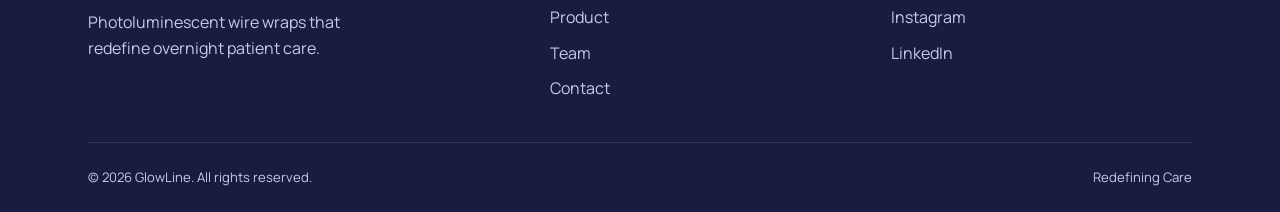
==== commit 60824f55: "Rename footer mark so browsers load the new light version Co-Authored-By: Claude Opus 5.5 <noreply@a" ====
--- a/contact.html
+++ b/contact.html
@@ -126,7 +126,7 @@
   <div class="container">
     <div class="footer-grid">
       <div>
-        <img src="images/mark-footer.png" alt="GlowLine">
+        <img src="images/mark-footer-light.png" alt="GlowLine">
         <p style="max-width:280px; color:#c7cae6;">Photoluminescent wire wraps that redefine overnight patient care.</p>
       </div>
       <div>
